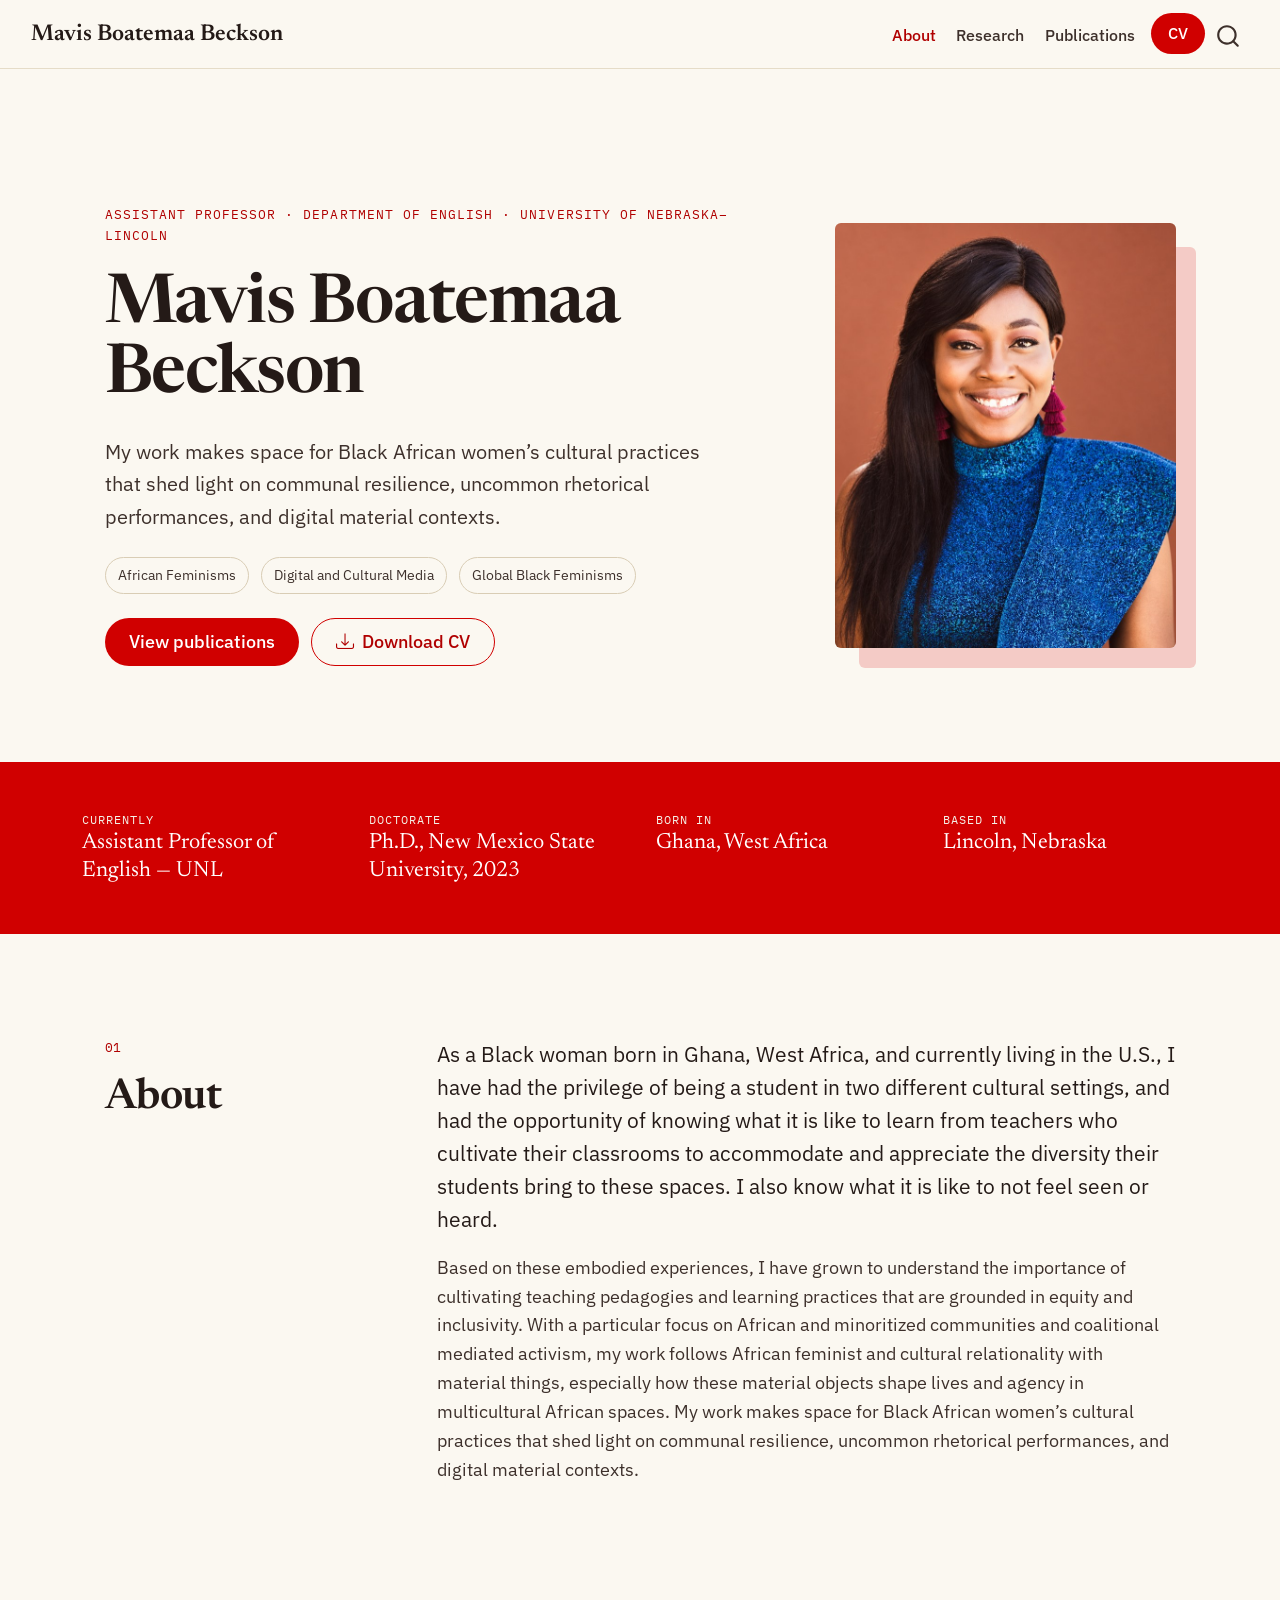
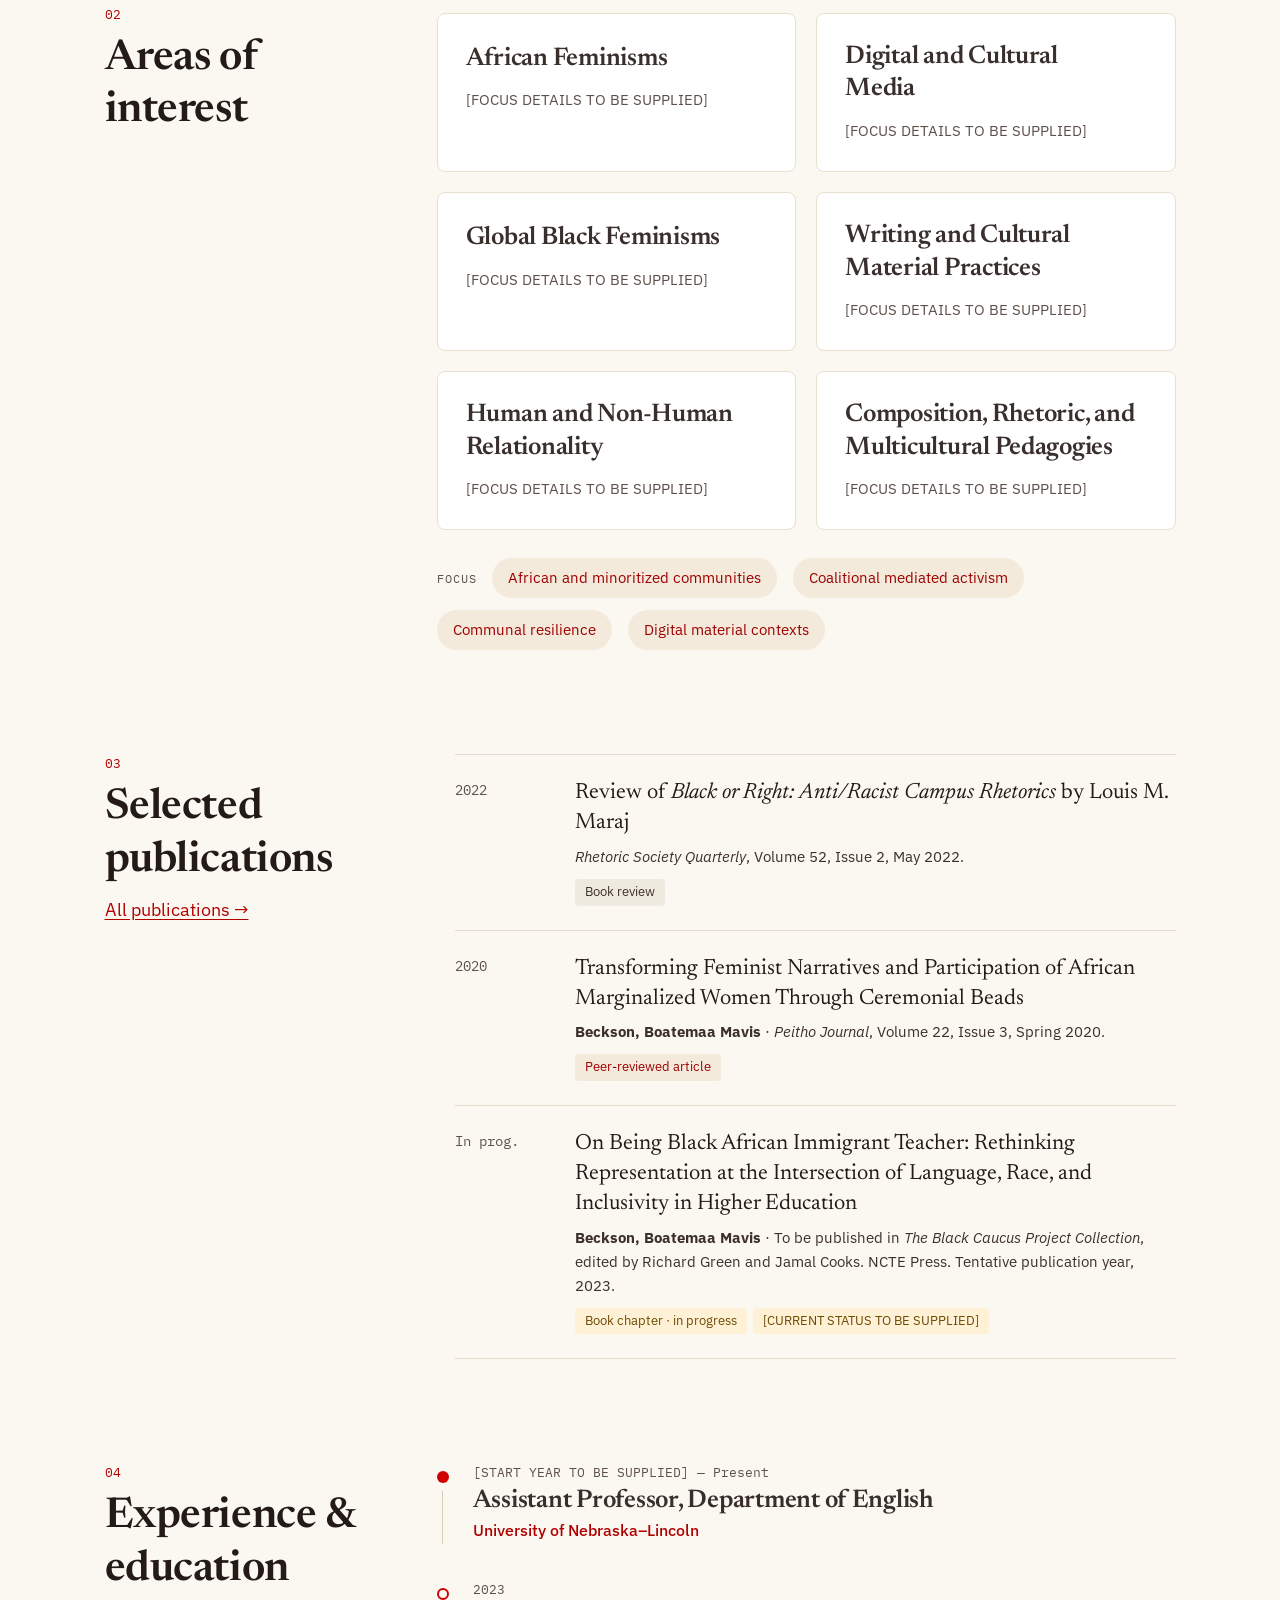
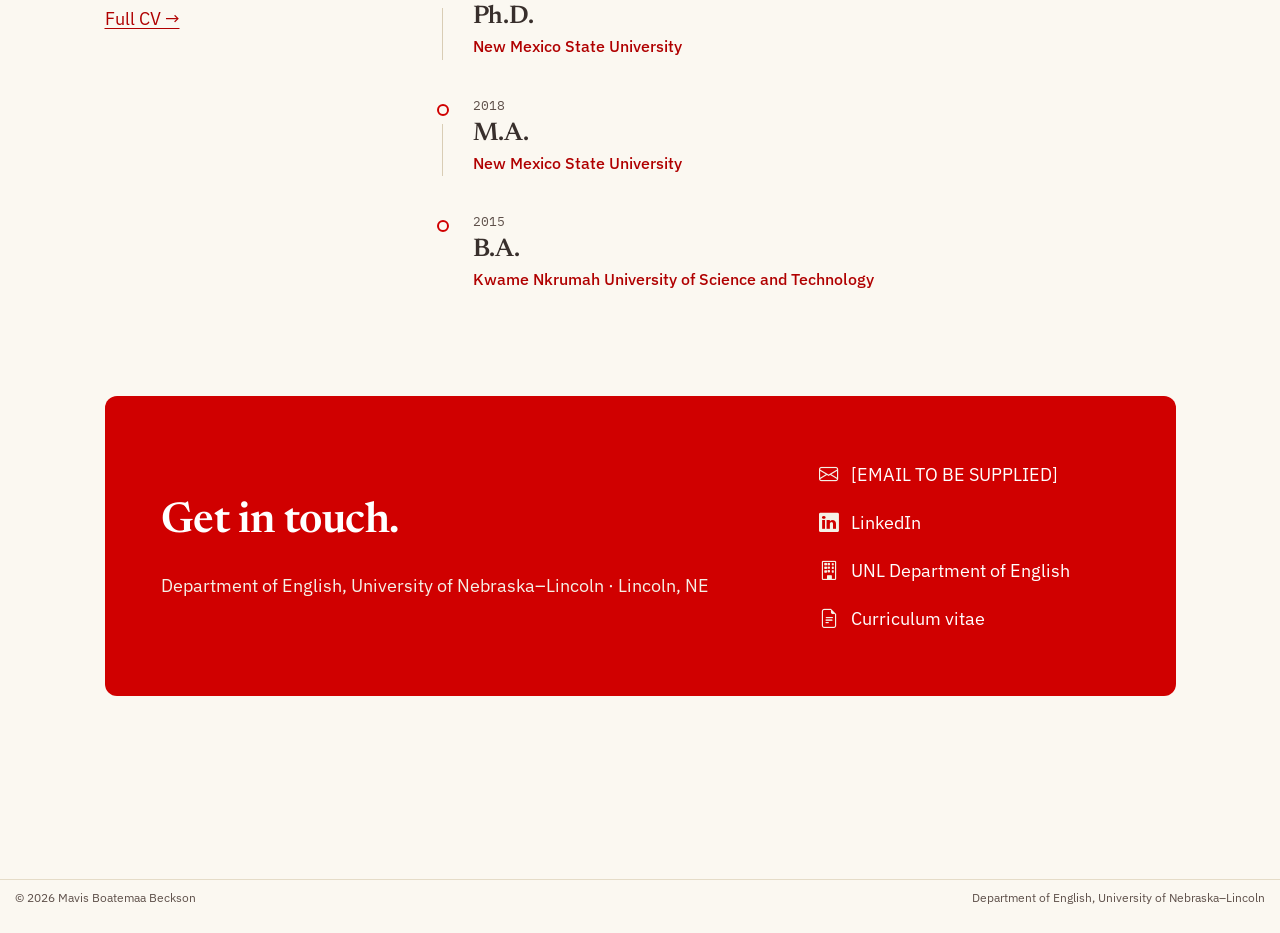
==== docs/index.html @ 0a98df21 "Add files via upload" ====
<!DOCTYPE html>
<html xmlns="http://www.w3.org/1999/xhtml" lang="en" xml:lang="en"><head>

<meta charset="utf-8">
<meta name="generator" content="quarto-1.6.42">

<meta name="viewport" content="width=device-width, initial-scale=1.0, user-scalable=yes">


<title>Mavis Boatemaa Beckson</title>
<style>
code{white-space: pre-wrap;}
span.smallcaps{font-variant: small-caps;}
div.columns{display: flex; gap: min(4vw, 1.5em);}
div.column{flex: auto; overflow-x: auto;}
div.hanging-indent{margin-left: 1.5em; text-indent: -1.5em;}
ul.task-list{list-style: none;}
ul.task-list li input[type="checkbox"] {
  width: 0.8em;
  margin: 0 0.8em 0.2em -1em; /* quarto-specific, see https://github.com/quarto-dev/quarto-cli/issues/4556 */ 
  vertical-align: middle;
}
</style>


<script src="site_libs/quarto-nav/quarto-nav.js"></script>
<script src="site_libs/quarto-nav/headroom.min.js"></script>
<script src="site_libs/clipboard/clipboard.min.js"></script>
<script src="site_libs/quarto-search/autocomplete.umd.js"></script>
<script src="site_libs/quarto-search/fuse.min.js"></script>
<script src="site_libs/quarto-search/quarto-search.js"></script>
<meta name="quarto:offset" content="./">
<script src="site_libs/quarto-html/quarto.js"></script>
<script src="site_libs/quarto-html/popper.min.js"></script>
<script src="site_libs/quarto-html/tippy.umd.min.js"></script>
<script src="site_libs/quarto-html/anchor.min.js"></script>
<link href="site_libs/quarto-html/tippy.css" rel="stylesheet">
<link href="site_libs/quarto-html/quarto-syntax-highlighting-585ee290d8f792829760d01cd7ccc2fa.css" rel="stylesheet" id="quarto-text-highlighting-styles">
<script src="site_libs/bootstrap/bootstrap.min.js"></script>
<link href="site_libs/bootstrap/bootstrap-icons.css" rel="stylesheet">
<link href="site_libs/bootstrap/bootstrap-933f1e8cd4f2f74b2eca51e9b43793e0.min.css" rel="stylesheet" append-hash="true" id="quarto-bootstrap" data-mode="light">
<script id="quarto-search-options" type="application/json">{
  "location": "navbar",
  "copy-button": false,
  "collapse-after": 3,
  "panel-placement": "end",
  "type": "overlay",
  "limit": 50,
  "keyboard-shortcut": [
    "f",
    "/",
    "s"
  ],
  "show-item-context": false,
  "language": {
    "search-no-results-text": "No results",
    "search-matching-documents-text": "matching documents",
    "search-copy-link-title": "Copy link to search",
    "search-hide-matches-text": "Hide additional matches",
    "search-more-match-text": "more match in this document",
    "search-more-matches-text": "more matches in this document",
    "search-clear-button-title": "Clear",
    "search-text-placeholder": "",
    "search-detached-cancel-button-title": "Cancel",
    "search-submit-button-title": "Submit",
    "search-label": "Search"
  }
}</script>
<style>html{ scroll-behavior: smooth; }</style>


</head>

<body class="nav-fixed home">

<div id="quarto-search-results"></div>
  <header id="quarto-header" class="headroom fixed-top">
    <nav class="navbar navbar-expand-lg " data-bs-theme="dark">
      <div class="navbar-container container-fluid">
      <div class="navbar-brand-container mx-auto">
    <a class="navbar-brand" href="./index.html">
    <span class="navbar-title">Mavis Boatemaa Beckson</span>
    </a>
  </div>
            <div id="quarto-search" class="" title="Search"></div>
          <button class="navbar-toggler" type="button" data-bs-toggle="collapse" data-bs-target="#navbarCollapse" aria-controls="navbarCollapse" role="menu" aria-expanded="false" aria-label="Toggle navigation" onclick="if (window.quartoToggleHeadroom) { window.quartoToggleHeadroom(); }">
  <span class="navbar-toggler-icon"></span>
</button>
          <div class="collapse navbar-collapse" id="navbarCollapse">
            <ul class="navbar-nav navbar-nav-scroll ms-auto">
  <li class="nav-item">
    <a class="nav-link active" href="./index.html" aria-current="page"> 
<span class="menu-text">About</span></a>
  </li>  
  <li class="nav-item">
    <a class="nav-link" href="./research.html"> 
<span class="menu-text">Research</span></a>
  </li>  
  <li class="nav-item">
    <a class="nav-link" href="./publications.html"> 
<span class="menu-text">Publications</span></a>
  </li>  
  <li class="nav-item">
    <a class="nav-link" href="./cv.html"> 
<span class="menu-text">CV</span></a>
  </li>  
</ul>
          </div> <!-- /navcollapse -->
            <div class="quarto-navbar-tools">
</div>
      </div> <!-- /container-fluid -->
    </nav>
</header>
<!-- content -->
<div id="quarto-content" class="quarto-container page-columns page-rows-contents page-layout-full page-navbar">
<!-- sidebar -->
<!-- margin-sidebar -->
    
<!-- main -->
<main class="content column-page" id="quarto-document-content"><header id="title-block-header" class="quarto-title-block"></header>




<div class="wrap">

<!-- HERO -->
<section class="hero" id="top">
  <div class="hero-text">
    <div class="eyebrow">Assistant Professor · Department of English · University of Nebraska–Lincoln</div>
    <h1>Mavis Boatemaa Beckson</h1>
    <p class="lede">My work makes space for Black African women’s cultural practices that shed light on communal resilience, uncommon rhetorical performances, and digital material contexts.</p>
    <div class="chips">
      <span class="chip">African Feminisms</span>
      <span class="chip">Digital and Cultural Media</span>
      <span class="chip">Global Black Feminisms</span>
    </div>
    <div class="actions">
      <a class="btn-pill solid" href="publications.html">View publications</a>
      <a class="btn-pill ghost" href="cv.html"><i class="bi bi-download" aria-hidden="true"></i> Download CV</a>
    </div>
  </div>
  <div class="hero-photo">
    <img src="images/mavis.jpg" alt="Portrait of Mavis Boatemaa Beckson">
  </div>
</section>

<!-- AT A GLANCE -->
<section class="band" aria-label="At a glance">
  <div class="band-grid">
    <div><div class="label">Currently</div><div class="value">Assistant Professor of English — UNL</div></div>
    <div><div class="label">Doctorate</div><div class="value">Ph.D., New Mexico State University, 2023</div></div>
    <div><div class="label">Born in</div><div class="value">Ghana, West Africa</div></div>
    <div><div class="label">Based in</div><div class="value">Lincoln, Nebraska</div></div>
  </div>
</section>

<!-- 01 ABOUT -->
<section class="numbered" id="about">
  <div class="num-head"><div class="num">01</div><h2 class="anchored">About</h2></div>
  <div class="num-body">
    <p class="lead-p">As a Black woman born in Ghana, West Africa, and currently living in the U.S., I have had the privilege of being a student in two different cultural settings, and had the opportunity of knowing what it is like to learn from teachers who cultivate their classrooms to accommodate and appreciate the diversity their students bring to these spaces. I also know what it is like to not feel seen or heard.</p>
    <p>Based on these embodied experiences, I have grown to understand the importance of cultivating teaching pedagogies and learning practices that are grounded in equity and inclusivity. With a particular focus on African and minoritized communities and coalitional mediated activism, my work follows African feminist and cultural relationality with material things, especially how these material objects shape lives and agency in multicultural African spaces. My work makes space for Black African women’s cultural practices that shed light on communal resilience, uncommon rhetorical performances, and digital material contexts.</p>
  </div>
</section>

<!-- 02 AREAS OF INTEREST -->
<section class="numbered" id="research">
  <div class="num-head"><div class="num">02</div><h2 class="anchored">Areas of interest</h2></div>
  <div class="num-body">
    <div class="cards">
      <div class="card-i"><h3 class="anchored">African Feminisms</h3><p>[FOCUS DETAILS TO BE SUPPLIED]</p></div>
      <div class="card-i"><h3 class="anchored">Digital and Cultural Media</h3><p>[FOCUS DETAILS TO BE SUPPLIED]</p></div>
      <div class="card-i"><h3 class="anchored">Global Black Feminisms</h3><p>[FOCUS DETAILS TO BE SUPPLIED]</p></div>
      <div class="card-i"><h3 class="anchored">Writing and Cultural Material Practices</h3><p>[FOCUS DETAILS TO BE SUPPLIED]</p></div>
      <div class="card-i"><h3 class="anchored">Human and Non-Human Relationality</h3><p>[FOCUS DETAILS TO BE SUPPLIED]</p></div>
      <div class="card-i"><h3 class="anchored">Composition, Rhetoric, and Multicultural Pedagogies</h3><p>[FOCUS DETAILS TO BE SUPPLIED]</p></div>
    </div>
    <div class="focus-row">
      <span class="label">Focus</span>
      <span class="chip-fill">African and minoritized communities</span>
      <span class="chip-fill">Coalitional mediated activism</span>
      <span class="chip-fill">Communal resilience</span>
      <span class="chip-fill">Digital material contexts</span>
    </div>
  </div>
</section>

<!-- 03 SELECTED PUBLICATIONS -->
<section class="numbered" id="publications">
  <div class="num-head"><div class="num">03</div><h2 class="anchored">Selected publications</h2><a href="publications.html">All publications →</a></div>
  <div class="num-body">
    <ol class="pubs">
      <li>
        <div class="yr">2022</div>
        <div class="entry">
          <div class="title">Review of <em>Black or Right: Anti/Racist Campus Rhetorics</em> by Louis M. Maraj</div>
          <div class="meta"><em>Rhetoric Society Quarterly</em>, Volume 52, Issue 2, May 2022.</div>
          <div><span class="tag t-review">Book review</span></div>
        </div>
      </li>
      <li>
        <div class="yr">2020</div>
        <div class="entry">
          <div class="title">Transforming Feminist Narratives and Participation of African Marginalized Women Through Ceremonial Beads</div>
          <div class="meta"><strong>Beckson, Boatemaa Mavis</strong> · <em>Peitho Journal</em>, Volume 22, Issue 3, Spring 2020.</div>
          <div><span class="tag t-article">Peer-reviewed article</span></div>
        </div>
      </li>
      <li>
        <div class="yr">In prog.</div>
        <div class="entry">
          <div class="title">On Being Black African Immigrant Teacher: Rethinking Representation at the Intersection of Language, Race, and Inclusivity in Higher Education</div>
          <div class="meta"><strong>Beckson, Boatemaa Mavis</strong> · To be published in <em>The Black Caucus Project Collection</em>, edited by Richard Green and Jamal Cooks. NCTE Press. Tentative publication year, 2023.</div>
          <div><span class="tag t-prog">Book chapter · in progress</span><span class="tag t-prog">[CURRENT STATUS TO BE SUPPLIED]</span></div>
        </div>
      </li>
    </ol>
  </div>
</section>

<!-- 04 EDUCATION -->
<section class="numbered" id="experience">
  <div class="num-head"><div class="num">04</div><h2 class="anchored">Experience &amp; education</h2><a href="cv.html">Full CV →</a></div>
  <div class="num-body">
    <div class="timeline">
      <div class="t-item"><div class="rail"><div class="dot"></div><div class="stem"></div></div>
        <div><div class="when">[START YEAR TO BE SUPPLIED] — Present</div><h3 class="anchored">Assistant Professor, Department of English</h3><div class="where">University of Nebraska–Lincoln</div></div></div>
      <div class="t-item"><div class="rail"><div class="dot open"></div><div class="stem"></div></div>
        <div><div class="when">2023</div><h3 class="anchored">Ph.D.</h3><div class="where">New Mexico State University</div></div></div>
      <div class="t-item"><div class="rail"><div class="dot open"></div><div class="stem"></div></div>
        <div><div class="when">2018</div><h3 class="anchored">M.A.</h3><div class="where">New Mexico State University</div></div></div>
      <div class="t-item"><div class="rail"><div class="dot open"></div><div class="stem"></div></div>
        <div><div class="when">2015</div><h3 class="anchored">B.A.</h3><div class="where">Kwame Nkrumah University of Science and Technology</div></div></div>
    </div>
  </div>
</section>

<!-- CONTACT -->
<section class="contact" id="contact">
  <div class="c-text">
    <h2 class="anchored">Get in touch.</h2>
    <p>Department of English, University of Nebraska–Lincoln · Lincoln, NE</p>
  </div>
  <div class="c-links">
    <a href="mailto:[EMAIL TO BE SUPPLIED]"><i class="bi bi-envelope" aria-hidden="true"></i> [EMAIL TO BE SUPPLIED]</a>
    <a href="https://www.linkedin.com/in/mavis-beckson-ph-d-287381113"><i class="bi bi-linkedin" aria-hidden="true"></i> LinkedIn</a>
    <a href="https://engl.unl.edu"><i class="bi bi-building" aria-hidden="true"></i> UNL Department of English</a>
    <a href="cv.html"><i class="bi bi-file-earmark-text" aria-hidden="true"></i> Curriculum vitae</a>
  </div>
</section>

</div>



</main> <!-- /main -->
<script id="quarto-html-after-body" type="application/javascript">
window.document.addEventListener("DOMContentLoaded", function (event) {
  const toggleBodyColorMode = (bsSheetEl) => {
    const mode = bsSheetEl.getAttribute("data-mode");
    const bodyEl = window.document.querySelector("body");
    if (mode === "dark") {
      bodyEl.classList.add("quarto-dark");
      bodyEl.classList.remove("quarto-light");
    } else {
      bodyEl.classList.add("quarto-light");
      bodyEl.classList.remove("quarto-dark");
    }
  }
  const toggleBodyColorPrimary = () => {
    const bsSheetEl = window.document.querySelector("link#quarto-bootstrap");
    if (bsSheetEl) {
      toggleBodyColorMode(bsSheetEl);
    }
  }
  toggleBodyColorPrimary();  
  const icon = "";
  const anchorJS = new window.AnchorJS();
  anchorJS.options = {
    placement: 'right',
    icon: icon
  };
  anchorJS.add('.anchored');
  const isCodeAnnotation = (el) => {
    for (const clz of el.classList) {
      if (clz.startsWith('code-annotation-')) {                     
        return true;
      }
    }
    return false;
  }
  const onCopySuccess = function(e) {
    // button target
    const button = e.trigger;
    // don't keep focus
    button.blur();
    // flash "checked"
    button.classList.add('code-copy-button-checked');
    var currentTitle = button.getAttribute("title");
    button.setAttribute("title", "Copied!");
    let tooltip;
    if (window.bootstrap) {
      button.setAttribute("data-bs-toggle", "tooltip");
      button.setAttribute("data-bs-placement", "left");
      button.setAttribute("data-bs-title", "Copied!");
      tooltip = new bootstrap.Tooltip(button, 
        { trigger: "manual", 
          customClass: "code-copy-button-tooltip",
          offset: [0, -8]});
      tooltip.show();    
    }
    setTimeout(function() {
      if (tooltip) {
        tooltip.hide();
        button.removeAttribute("data-bs-title");
        button.removeAttribute("data-bs-toggle");
        button.removeAttribute("data-bs-placement");
      }
      button.setAttribute("title", currentTitle);
      button.classList.remove('code-copy-button-checked');
    }, 1000);
    // clear code selection
    e.clearSelection();
  }
  const getTextToCopy = function(trigger) {
      const codeEl = trigger.previousElementSibling.cloneNode(true);
      for (const childEl of codeEl.children) {
        if (isCodeAnnotation(childEl)) {
          childEl.remove();
        }
      }
      return codeEl.innerText;
  }
  const clipboard = new window.ClipboardJS('.code-copy-button:not([data-in-quarto-modal])', {
    text: getTextToCopy
  });
  clipboard.on('success', onCopySuccess);
  if (window.document.getElementById('quarto-embedded-source-code-modal')) {
    const clipboardModal = new window.ClipboardJS('.code-copy-button[data-in-quarto-modal]', {
      text: getTextToCopy,
      container: window.document.getElementById('quarto-embedded-source-code-modal')
    });
    clipboardModal.on('success', onCopySuccess);
  }
    var localhostRegex = new RegExp(/^(?:http|https):\/\/localhost\:?[0-9]*\//);
    var mailtoRegex = new RegExp(/^mailto:/);
      var filterRegex = new RegExp("https:\/\/mbeckson2\.github\.io\/");
    var isInternal = (href) => {
        return filterRegex.test(href) || localhostRegex.test(href) || mailtoRegex.test(href);
    }
    // Inspect non-navigation links and adorn them if external
 	var links = window.document.querySelectorAll('a[href]:not(.nav-link):not(.navbar-brand):not(.toc-action):not(.sidebar-link):not(.sidebar-item-toggle):not(.pagination-link):not(.no-external):not([aria-hidden]):not(.dropdown-item):not(.quarto-navigation-tool):not(.about-link)');
    for (var i=0; i<links.length; i++) {
      const link = links[i];
      if (!isInternal(link.href)) {
        // undo the damage that might have been done by quarto-nav.js in the case of
        // links that we want to consider external
        if (link.dataset.originalHref !== undefined) {
          link.href = link.dataset.originalHref;
        }
          // target, if specified
          link.setAttribute("target", "_blank");
          if (link.getAttribute("rel") === null) {
            link.setAttribute("rel", "noopener");
          }
      }
    }
  function tippyHover(el, contentFn, onTriggerFn, onUntriggerFn) {
    const config = {
      allowHTML: true,
      maxWidth: 500,
      delay: 100,
      arrow: false,
      appendTo: function(el) {
          return el.parentElement;
      },
      interactive: true,
      interactiveBorder: 10,
      theme: 'quarto',
      placement: 'bottom-start',
    };
    if (contentFn) {
      config.content = contentFn;
    }
    if (onTriggerFn) {
      config.onTrigger = onTriggerFn;
    }
    if (onUntriggerFn) {
      config.onUntrigger = onUntriggerFn;
    }
    window.tippy(el, config); 
  }
  const noterefs = window.document.querySelectorAll('a[role="doc-noteref"]');
  for (var i=0; i<noterefs.length; i++) {
    const ref = noterefs[i];
    tippyHover(ref, function() {
      // use id or data attribute instead here
      let href = ref.getAttribute('data-footnote-href') || ref.getAttribute('href');
      try { href = new URL(href).hash; } catch {}
      const id = href.replace(/^#\/?/, "");
      const note = window.document.getElementById(id);
      if (note) {
        return note.innerHTML;
      } else {
        return "";
      }
    });
  }
  const xrefs = window.document.querySelectorAll('a.quarto-xref');
  const processXRef = (id, note) => {
    // Strip column container classes
    const stripColumnClz = (el) => {
      el.classList.remove("page-full", "page-columns");
      if (el.children) {
        for (const child of el.children) {
          stripColumnClz(child);
        }
      }
    }
    stripColumnClz(note)
    if (id === null || id.startsWith('sec-')) {
      // Special case sections, only their first couple elements
      const container = document.createElement("div");
      if (note.children && note.children.length > 2) {
        container.appendChild(note.children[0].cloneNode(true));
        for (let i = 1; i < note.children.length; i++) {
          const child = note.children[i];
          if (child.tagName === "P" && child.innerText === "") {
            continue;
          } else {
            container.appendChild(child.cloneNode(true));
            break;
          }
        }
        if (window.Quarto?.typesetMath) {
          window.Quarto.typesetMath(container);
        }
        return container.innerHTML
      } else {
        if (window.Quarto?.typesetMath) {
          window.Quarto.typesetMath(note);
        }
        return note.innerHTML;
      }
    } else {
      // Remove any anchor links if they are present
      const anchorLink = note.querySelector('a.anchorjs-link');
      if (anchorLink) {
        anchorLink.remove();
      }
      if (window.Quarto?.typesetMath) {
        window.Quarto.typesetMath(note);
      }
      if (note.classList.contains("callout")) {
        return note.outerHTML;
      } else {
        return note.innerHTML;
      }
    }
  }
  for (var i=0; i<xrefs.length; i++) {
    const xref = xrefs[i];
    tippyHover(xref, undefined, function(instance) {
      instance.disable();
      let url = xref.getAttribute('href');
      let hash = undefined; 
      if (url.startsWith('#')) {
        hash = url;
      } else {
        try { hash = new URL(url).hash; } catch {}
      }
      if (hash) {
        const id = hash.replace(/^#\/?/, "");
        const note = window.document.getElementById(id);
        if (note !== null) {
          try {
            const html = processXRef(id, note.cloneNode(true));
            instance.setContent(html);
          } finally {
            instance.enable();
            instance.show();
          }
        } else {
          // See if we can fetch this
          fetch(url.split('#')[0])
          .then(res => res.text())
          .then(html => {
            const parser = new DOMParser();
            const htmlDoc = parser.parseFromString(html, "text/html");
            const note = htmlDoc.getElementById(id);
            if (note !== null) {
              const html = processXRef(id, note);
              instance.setContent(html);
            } 
          }).finally(() => {
            instance.enable();
            instance.show();
          });
        }
      } else {
        // See if we can fetch a full url (with no hash to target)
        // This is a special case and we should probably do some content thinning / targeting
        fetch(url)
        .then(res => res.text())
        .then(html => {
          const parser = new DOMParser();
          const htmlDoc = parser.parseFromString(html, "text/html");
          const note = htmlDoc.querySelector('main.content');
          if (note !== null) {
            // This should only happen for chapter cross references
            // (since there is no id in the URL)
            // remove the first header
            if (note.children.length > 0 && note.children[0].tagName === "HEADER") {
              note.children[0].remove();
            }
            const html = processXRef(null, note);
            instance.setContent(html);
          } 
        }).finally(() => {
          instance.enable();
          instance.show();
        });
      }
    }, function(instance) {
    });
  }
      let selectedAnnoteEl;
      const selectorForAnnotation = ( cell, annotation) => {
        let cellAttr = 'data-code-cell="' + cell + '"';
        let lineAttr = 'data-code-annotation="' +  annotation + '"';
        const selector = 'span[' + cellAttr + '][' + lineAttr + ']';
        return selector;
      }
      const selectCodeLines = (annoteEl) => {
        const doc = window.document;
        const targetCell = annoteEl.getAttribute("data-target-cell");
        const targetAnnotation = annoteEl.getAttribute("data-target-annotation");
        const annoteSpan = window.document.querySelector(selectorForAnnotation(targetCell, targetAnnotation));
        const lines = annoteSpan.getAttribute("data-code-lines").split(",");
        const lineIds = lines.map((line) => {
          return targetCell + "-" + line;
        })
        let top = null;
        let height = null;
        let parent = null;
        if (lineIds.length > 0) {
            //compute the position of the single el (top and bottom and make a div)
            const el = window.document.getElementById(lineIds[0]);
            top = el.offsetTop;
            height = el.offsetHeight;
            parent = el.parentElement.parentElement;
          if (lineIds.length > 1) {
            const lastEl = window.document.getElementById(lineIds[lineIds.length - 1]);
            const bottom = lastEl.offsetTop + lastEl.offsetHeight;
            height = bottom - top;
          }
          if (top !== null && height !== null && parent !== null) {
            // cook up a div (if necessary) and position it 
            let div = window.document.getElementById("code-annotation-line-highlight");
            if (div === null) {
              div = window.document.createElement("div");
              div.setAttribute("id", "code-annotation-line-highlight");
              div.style.position = 'absolute';
              parent.appendChild(div);
            }
            div.style.top = top - 2 + "px";
            div.style.height = height + 4 + "px";
            div.style.left = 0;
            let gutterDiv = window.document.getElementById("code-annotation-line-highlight-gutter");
            if (gutterDiv === null) {
              gutterDiv = window.document.createElement("div");
              gutterDiv.setAttribute("id", "code-annotation-line-highlight-gutter");
              gutterDiv.style.position = 'absolute';
              const codeCell = window.document.getElementById(targetCell);
              const gutter = codeCell.querySelector('.code-annotation-gutter');
              gutter.appendChild(gutterDiv);
            }
            gutterDiv.style.top = top - 2 + "px";
            gutterDiv.style.height = height + 4 + "px";
          }
          selectedAnnoteEl = annoteEl;
        }
      };
      const unselectCodeLines = () => {
        const elementsIds = ["code-annotation-line-highlight", "code-annotation-line-highlight-gutter"];
        elementsIds.forEach((elId) => {
          const div = window.document.getElementById(elId);
          if (div) {
            div.remove();
          }
        });
        selectedAnnoteEl = undefined;
      };
        // Handle positioning of the toggle
    window.addEventListener(
      "resize",
      throttle(() => {
        elRect = undefined;
        if (selectedAnnoteEl) {
          selectCodeLines(selectedAnnoteEl);
        }
      }, 10)
    );
    function throttle(fn, ms) {
    let throttle = false;
    let timer;
      return (...args) => {
        if(!throttle) { // first call gets through
            fn.apply(this, args);
            throttle = true;
        } else { // all the others get throttled
            if(timer) clearTimeout(timer); // cancel #2
            timer = setTimeout(() => {
              fn.apply(this, args);
              timer = throttle = false;
            }, ms);
        }
      };
    }
      // Attach click handler to the DT
      const annoteDls = window.document.querySelectorAll('dt[data-target-cell]');
      for (const annoteDlNode of annoteDls) {
        annoteDlNode.addEventListener('click', (event) => {
          const clickedEl = event.target;
          if (clickedEl !== selectedAnnoteEl) {
            unselectCodeLines();
            const activeEl = window.document.querySelector('dt[data-target-cell].code-annotation-active');
            if (activeEl) {
              activeEl.classList.remove('code-annotation-active');
            }
            selectCodeLines(clickedEl);
            clickedEl.classList.add('code-annotation-active');
          } else {
            // Unselect the line
            unselectCodeLines();
            clickedEl.classList.remove('code-annotation-active');
          }
        });
      }
  const findCites = (el) => {
    const parentEl = el.parentElement;
    if (parentEl) {
      const cites = parentEl.dataset.cites;
      if (cites) {
        return {
          el,
          cites: cites.split(' ')
        };
      } else {
        return findCites(el.parentElement)
      }
    } else {
      return undefined;
    }
  };
  var bibliorefs = window.document.querySelectorAll('a[role="doc-biblioref"]');
  for (var i=0; i<bibliorefs.length; i++) {
    const ref = bibliorefs[i];
    const citeInfo = findCites(ref);
    if (citeInfo) {
      tippyHover(citeInfo.el, function() {
        var popup = window.document.createElement('div');
        citeInfo.cites.forEach(function(cite) {
          var citeDiv = window.document.createElement('div');
          citeDiv.classList.add('hanging-indent');
          citeDiv.classList.add('csl-entry');
          var biblioDiv = window.document.getElementById('ref-' + cite);
          if (biblioDiv) {
            citeDiv.innerHTML = biblioDiv.innerHTML;
          }
          popup.appendChild(citeDiv);
        });
        return popup.innerHTML;
      });
    }
  }
});
</script>
</div> <!-- /content -->
<footer class="footer">
  <div class="nav-footer">
    <div class="nav-footer-left">
<p>© 2026 Mavis Boatemaa Beckson</p>
</div>   
    <div class="nav-footer-center">
      &nbsp;
    </div>
    <div class="nav-footer-right">
<p>Department of English, University of Nebraska–Lincoln</p>
</div>
  </div>
</footer>




<script src="site_libs/quarto-html/zenscroll-min.js"></script>
</body></html>
---- docs/site_libs/quarto-html/tippy.css ----
.tippy-box[data-animation=fade][data-state=hidden]{opacity:0}[data-tippy-root]{max-width:calc(100vw - 10px)}.tippy-box{position:relative;background-color:#333;color:#fff;border-radius:4px;font-size:14px;line-height:1.4;white-space:normal;outline:0;transition-property:transform,visibility,opacity}.tippy-box[data-placement^=top]>.tippy-arrow{bottom:0}.tippy-box[data-placement^=top]>.tippy-arrow:before{bottom:-7px;left:0;border-width:8px 8px 0;border-top-color:initial;transform-origin:center top}.tippy-box[data-placement^=bottom]>.tippy-arrow{top:0}.tippy-box[data-placement^=bottom]>.tippy-arrow:before{top:-7px;left:0;border-width:0 8px 8px;border-bottom-color:initial;transform-origin:center bottom}.tippy-box[data-placement^=left]>.tippy-arrow{right:0}.tippy-box[data-placement^=left]>.tippy-arrow:before{border-width:8px 0 8px 8px;border-left-color:initial;right:-7px;transform-origin:center left}.tippy-box[data-placement^=right]>.tippy-arrow{left:0}.tippy-box[data-placement^=right]>.tippy-arrow:before{left:-7px;border-width:8px 8px 8px 0;border-right-color:initial;transform-origin:center right}.tippy-box[data-inertia][data-state=visible]{transition-timing-function:cubic-bezier(.54,1.5,.38,1.11)}.tippy-arrow{width:16px;height:16px;color:#333}.tippy-arrow:before{content:"";position:absolute;border-color:transparent;border-style:solid}.tippy-content{position:relative;padding:5px 9px;z-index:1}
---- docs/site_libs/quarto-html/quarto-syntax-highlighting-585ee290d8f792829760d01cd7ccc2fa.css ----
/* quarto syntax highlight colors */
:root {
  --quarto-hl-ot-color: #003B4F;
  --quarto-hl-at-color: #657422;
  --quarto-hl-ss-color: #20794D;
  --quarto-hl-an-color: #5E5E5E;
  --quarto-hl-fu-color: #4758AB;
  --quarto-hl-st-color: #20794D;
  --quarto-hl-cf-color: #003B4F;
  --quarto-hl-op-color: #5E5E5E;
  --quarto-hl-er-color: #AD0000;
  --quarto-hl-bn-color: #AD0000;
  --quarto-hl-al-color: #AD0000;
  --quarto-hl-va-color: #111111;
  --quarto-hl-bu-color: inherit;
  --quarto-hl-ex-color: inherit;
  --quarto-hl-pp-color: #AD0000;
  --quarto-hl-in-color: #5E5E5E;
  --quarto-hl-vs-color: #20794D;
  --quarto-hl-wa-color: #5E5E5E;
  --quarto-hl-do-color: #5E5E5E;
  --quarto-hl-im-color: #00769E;
  --quarto-hl-ch-color: #20794D;
  --quarto-hl-dt-color: #AD0000;
  --quarto-hl-fl-color: #AD0000;
  --quarto-hl-co-color: #5E5E5E;
  --quarto-hl-cv-color: #5E5E5E;
  --quarto-hl-cn-color: #8f5902;
  --quarto-hl-sc-color: #5E5E5E;
  --quarto-hl-dv-color: #AD0000;
  --quarto-hl-kw-color: #003B4F;
}

/* other quarto variables */
:root {
  --quarto-font-monospace: "IBM Plex Mono", monospace;
}

pre > code.sourceCode > span {
  color: #003B4F;
}

code span {
  color: #003B4F;
}

code.sourceCode > span {
  color: #003B4F;
}

div.sourceCode,
div.sourceCode pre.sourceCode {
  color: #003B4F;
}

code span.ot {
  color: #003B4F;
  font-style: inherit;
}

code span.at {
  color: #657422;
  font-style: inherit;
}

code span.ss {
  color: #20794D;
  font-style: inherit;
}

code span.an {
  color: #5E5E5E;
  font-style: inherit;
}

code span.fu {
  color: #4758AB;
  font-style: inherit;
}

code span.st {
  color: #20794D;
  font-style: inherit;
}

code span.cf {
  color: #003B4F;
  font-weight: bold;
  font-style: inherit;
}

code span.op {
  color: #5E5E5E;
  font-style: inherit;
}

code span.er {
  color: #AD0000;
  font-style: inherit;
}

code span.bn {
  color: #AD0000;
  font-style: inherit;
}

code span.al {
  color: #AD0000;
  font-style: inherit;
}

code span.va {
  color: #111111;
  font-style: inherit;
}

code span.bu {
  font-style: inherit;
}

code span.ex {
  font-style: inherit;
}

code span.pp {
  color: #AD0000;
  font-style: inherit;
}

code span.in {
  color: #5E5E5E;
  font-style: inherit;
}

code span.vs {
  color: #20794D;
  font-style: inherit;
}

code span.wa {
  color: #5E5E5E;
  font-style: italic;
}

code span.do {
  color: #5E5E5E;
  font-style: italic;
}

code span.im {
  color: #00769E;
  font-style: inherit;
}

code span.ch {
  color: #20794D;
  font-style: inherit;
}

code span.dt {
  color: #AD0000;
  font-style: inherit;
}

code span.fl {
  color: #AD0000;
  font-style: inherit;
}

code span.co {
  color: #5E5E5E;
  font-style: inherit;
}

code span.cv {
  color: #5E5E5E;
  font-style: italic;
}

code span.cn {
  color: #8f5902;
  font-style: inherit;
}

code span.sc {
  color: #5E5E5E;
  font-style: inherit;
}

code span.dv {
  color: #AD0000;
  font-style: inherit;
}

code span.kw {
  color: #003B4F;
  font-weight: bold;
  font-style: inherit;
}

.prevent-inlining {
  content: "</";
}

/*# sourceMappingURL=2258fdbaa60a284bc6cdc59dba0a66d3.css.map */
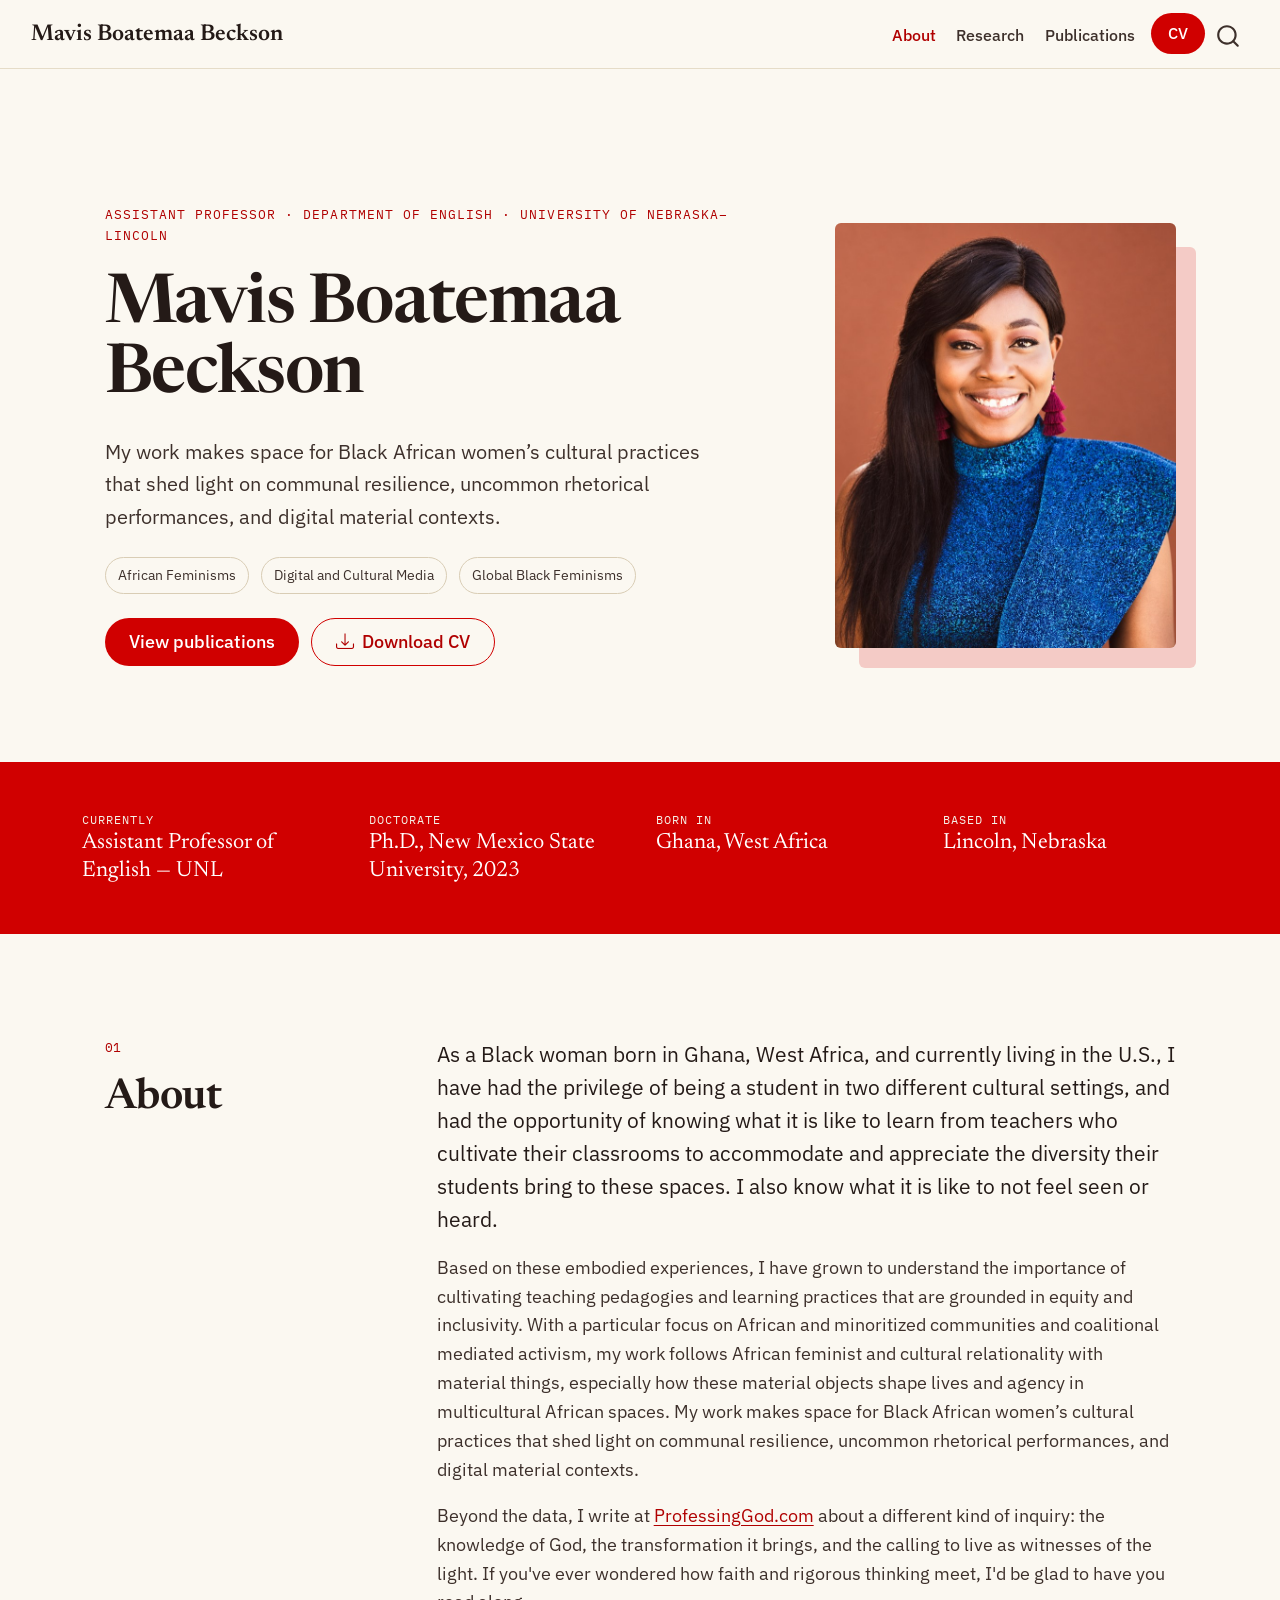
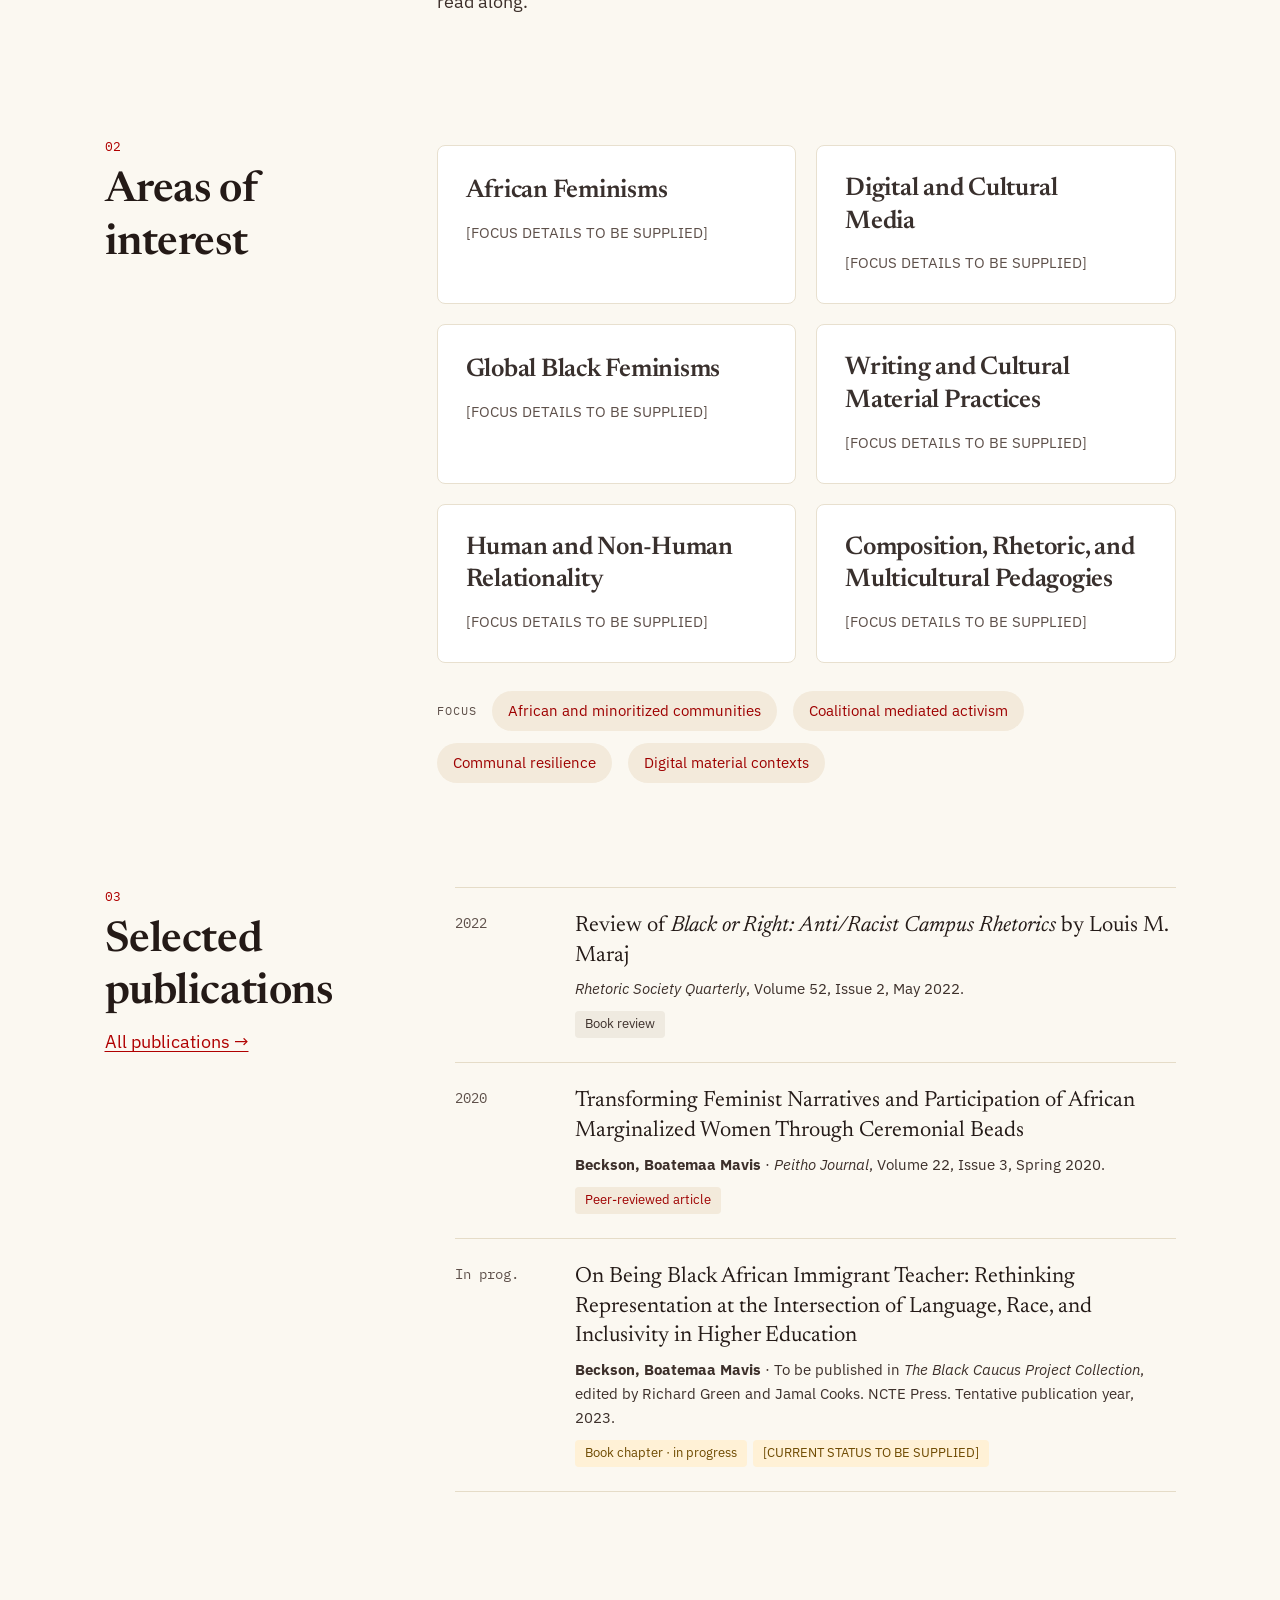
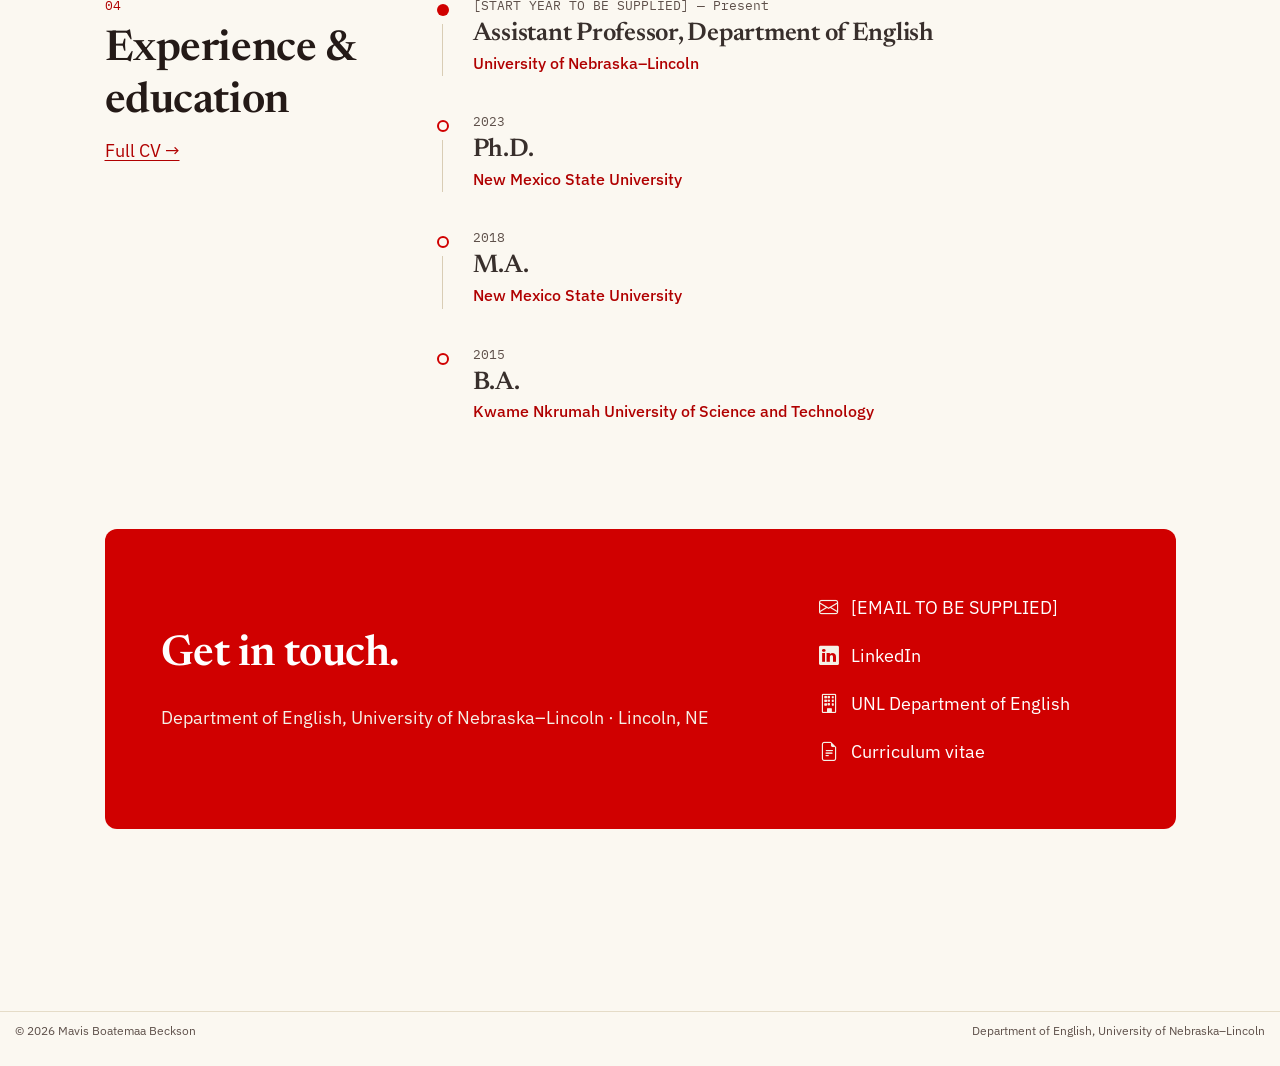
==== commit b31d301c: "Include personal reflection on faith and inquiry Added a paragraph about personal inquiry and faith." ====
--- a/docs/index.html
+++ b/docs/index.html
@@ -161,6 +161,7 @@
   <div class="num-body">
     <p class="lead-p">As a Black woman born in Ghana, West Africa, and currently living in the U.S., I have had the privilege of being a student in two different cultural settings, and had the opportunity of knowing what it is like to learn from teachers who cultivate their classrooms to accommodate and appreciate the diversity their students bring to these spaces. I also know what it is like to not feel seen or heard.</p>
     <p>Based on these embodied experiences, I have grown to understand the importance of cultivating teaching pedagogies and learning practices that are grounded in equity and inclusivity. With a particular focus on African and minoritized communities and coalitional mediated activism, my work follows African feminist and cultural relationality with material things, especially how these material objects shape lives and agency in multicultural African spaces. My work makes space for Black African women’s cultural practices that shed light on communal resilience, uncommon rhetorical performances, and digital material contexts.</p>
+    <p>Beyond the data, I write at <a href="https://professinggod.com">ProfessingGod.com</a> about a different kind of inquiry: the knowledge of God, the transformation it brings, and the calling to live as witnesses of the light. If you've ever wondered how faith and rigorous thinking meet, I'd be glad to have you read along.</p>
   </div>
 </section>
 
@@ -696,4 +697,4 @@
 
 
 <script src="site_libs/quarto-html/zenscroll-min.js"></script>
-</body></html>+</body></html>
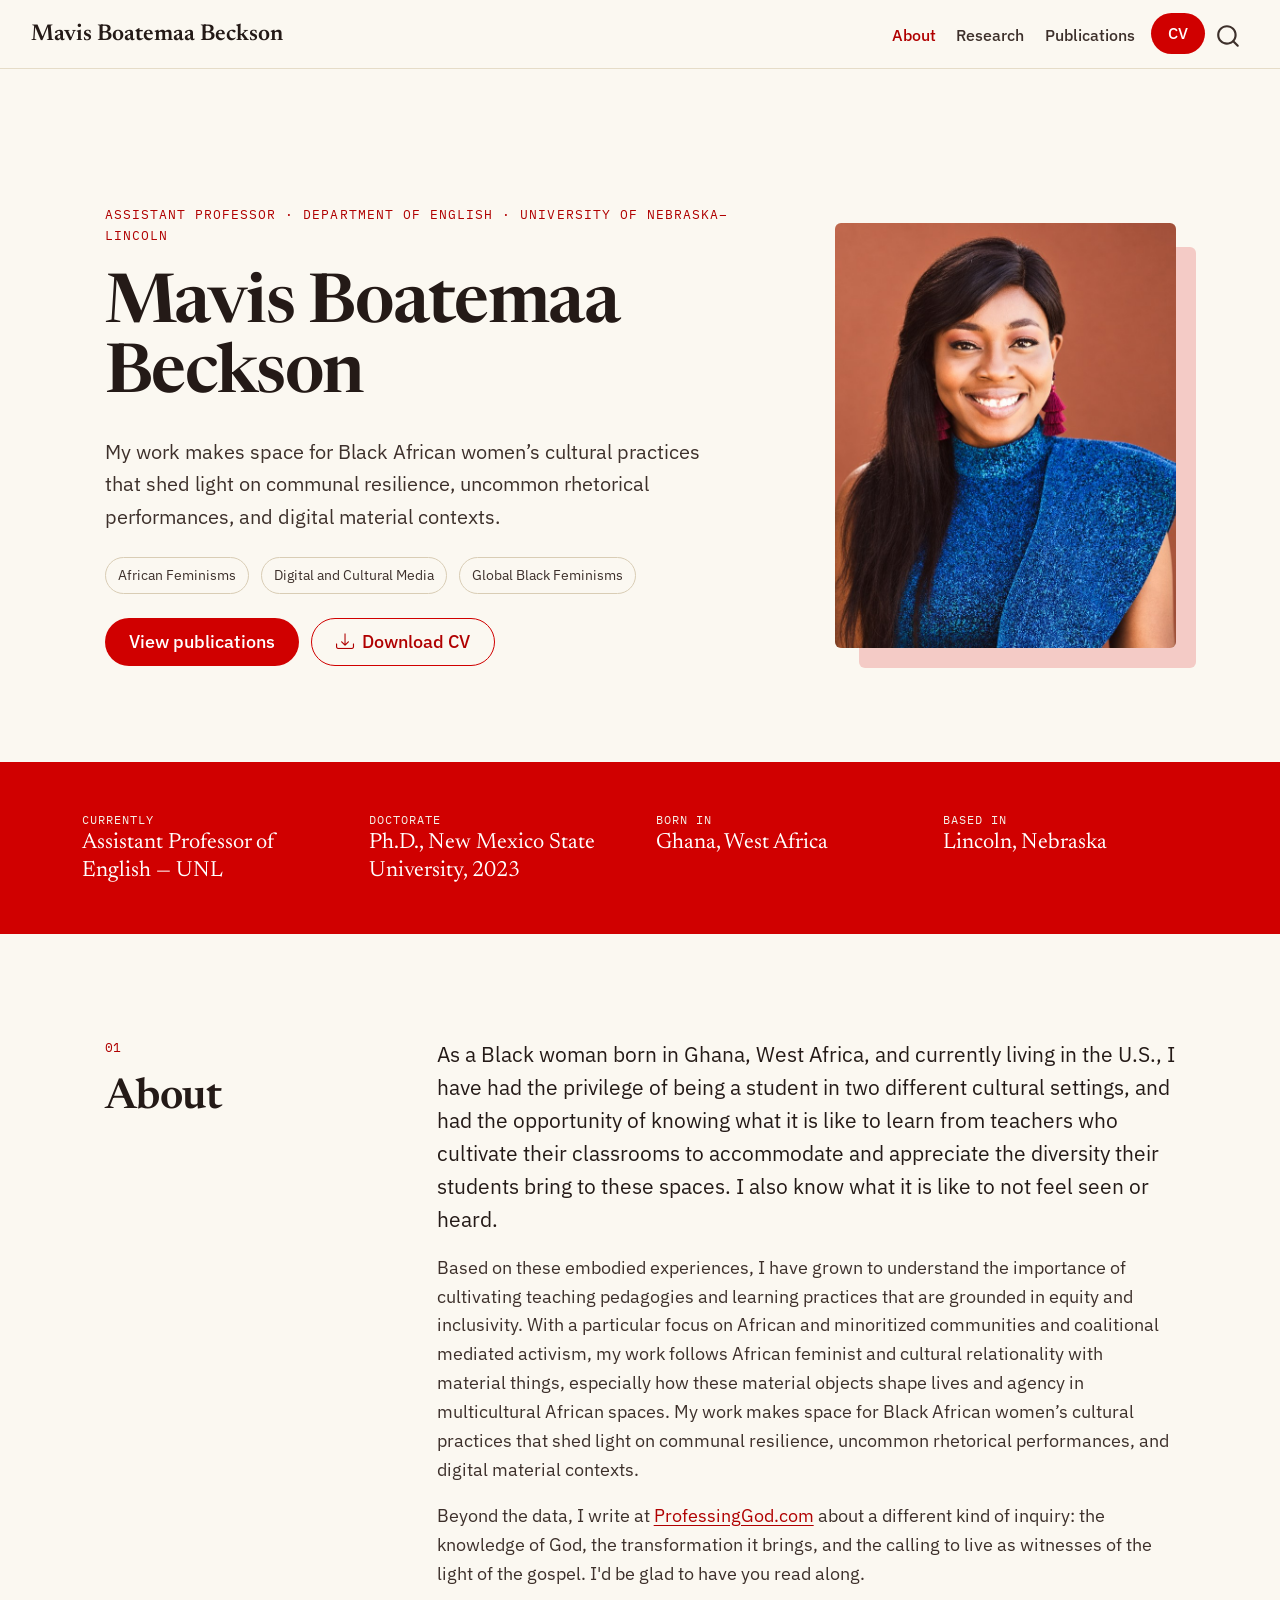
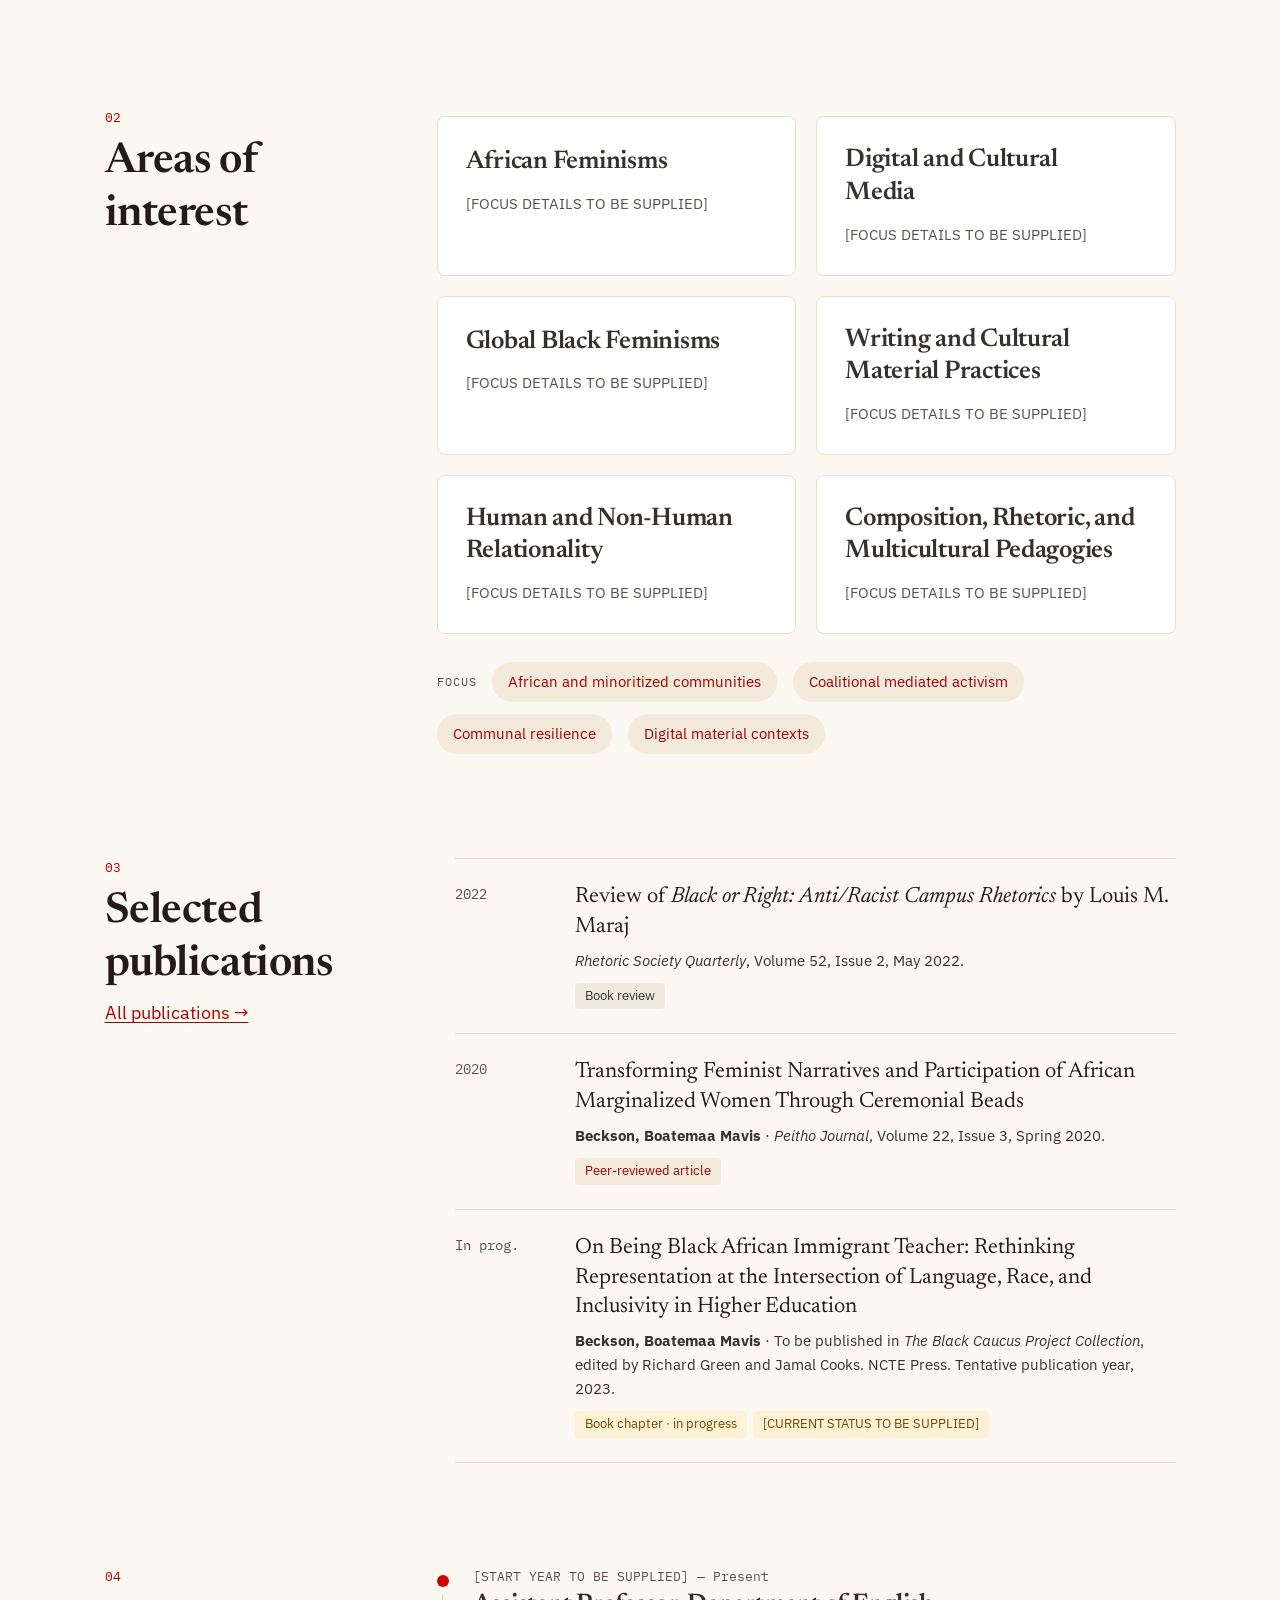
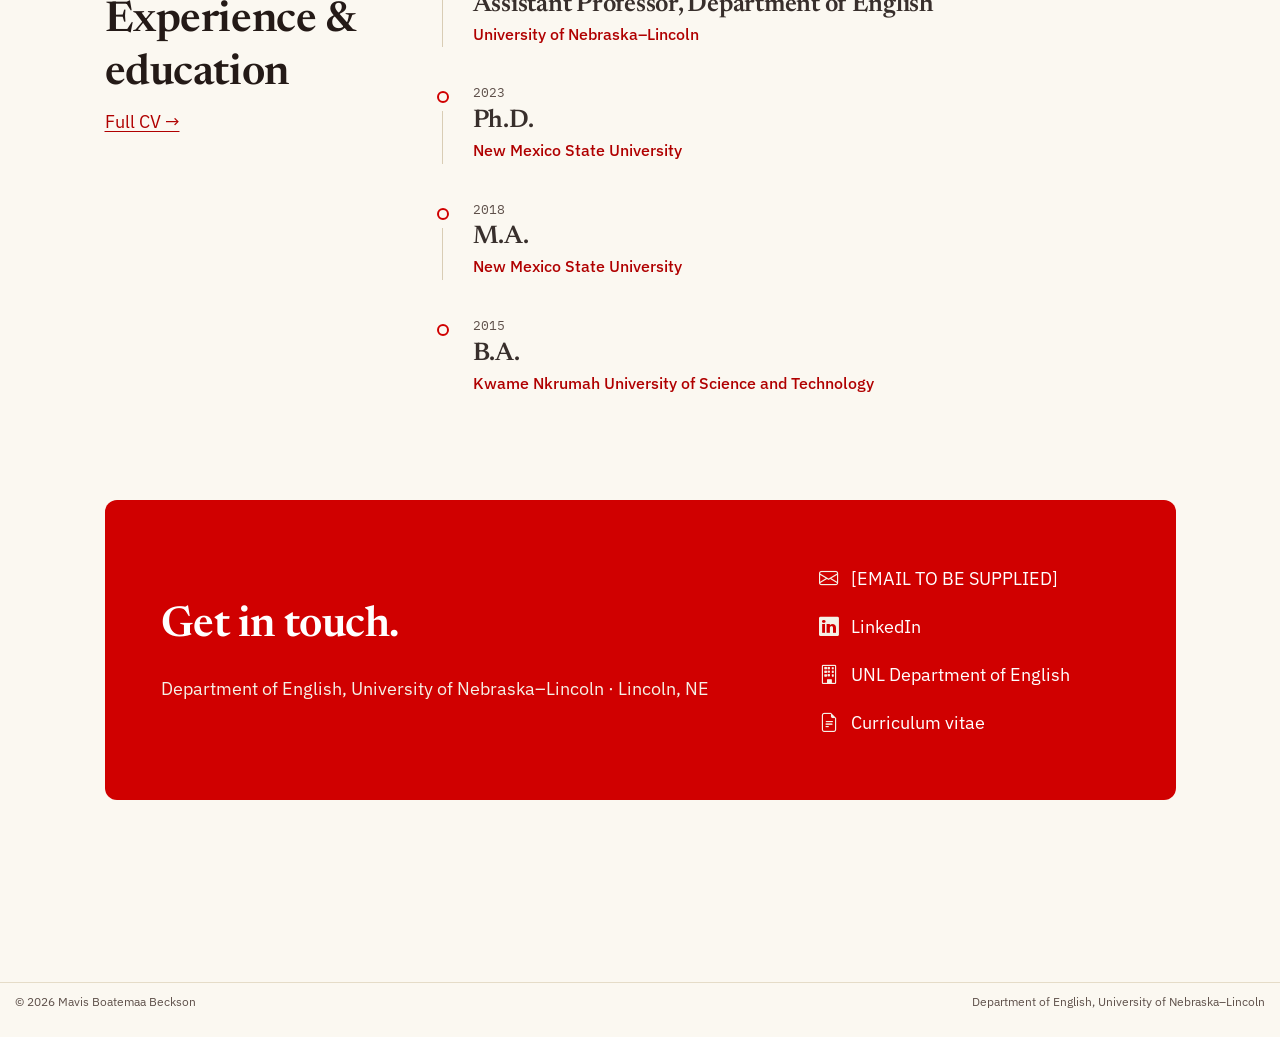
==== commit 515a397d: "Revise text in About section for clarity Updated the last paragraph to include 'light of the gospel'" ====
--- a/docs/index.html
+++ b/docs/index.html
@@ -161,7 +161,7 @@
   <div class="num-body">
     <p class="lead-p">As a Black woman born in Ghana, West Africa, and currently living in the U.S., I have had the privilege of being a student in two different cultural settings, and had the opportunity of knowing what it is like to learn from teachers who cultivate their classrooms to accommodate and appreciate the diversity their students bring to these spaces. I also know what it is like to not feel seen or heard.</p>
     <p>Based on these embodied experiences, I have grown to understand the importance of cultivating teaching pedagogies and learning practices that are grounded in equity and inclusivity. With a particular focus on African and minoritized communities and coalitional mediated activism, my work follows African feminist and cultural relationality with material things, especially how these material objects shape lives and agency in multicultural African spaces. My work makes space for Black African women’s cultural practices that shed light on communal resilience, uncommon rhetorical performances, and digital material contexts.</p>
-    <p>Beyond the data, I write at <a href="https://professinggod.com">ProfessingGod.com</a> about a different kind of inquiry: the knowledge of God, the transformation it brings, and the calling to live as witnesses of the light. If you've ever wondered how faith and rigorous thinking meet, I'd be glad to have you read along.</p>
+    <p>Beyond the data, I write at <a href="https://professinggod.com">ProfessingGod.com</a> about a different kind of inquiry: the knowledge of God, the transformation it brings, and the calling to live as witnesses of the light of the gospel. I'd be glad to have you read along.</p>
   </div>
 </section>
 
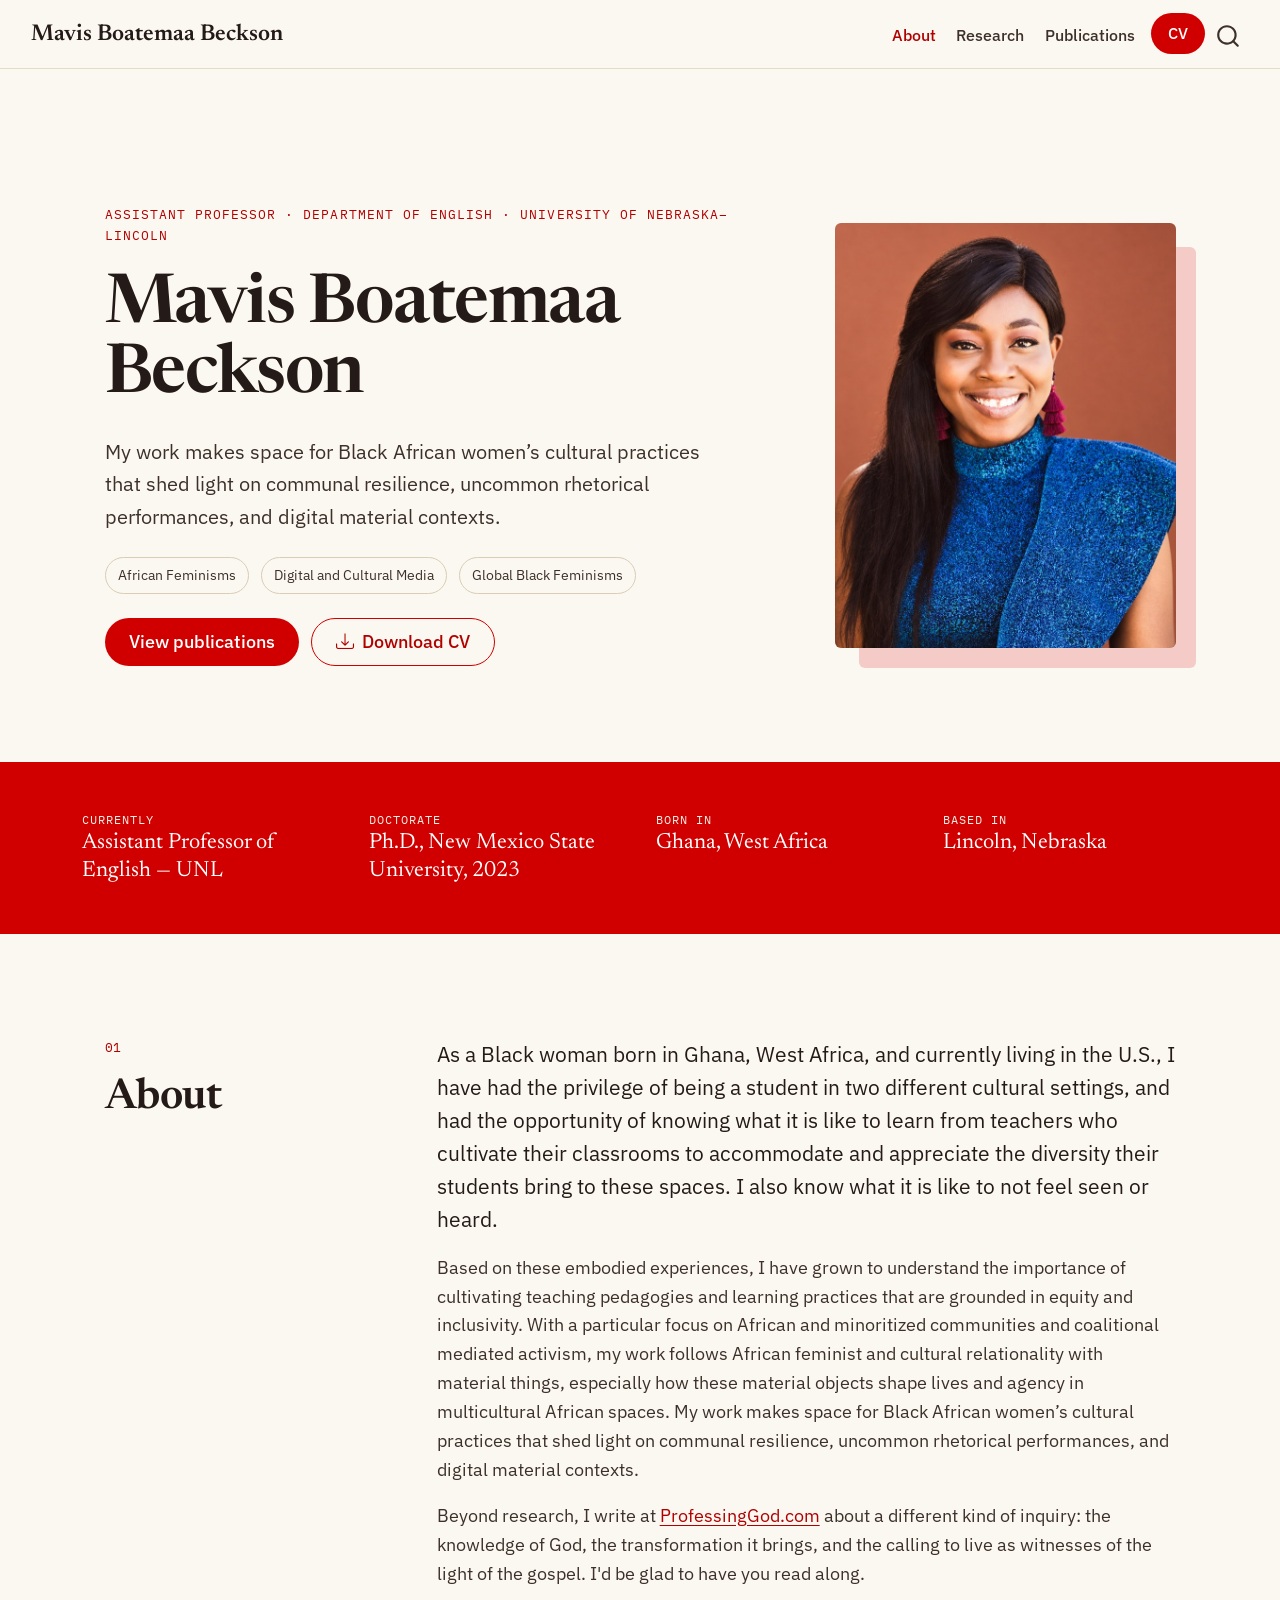
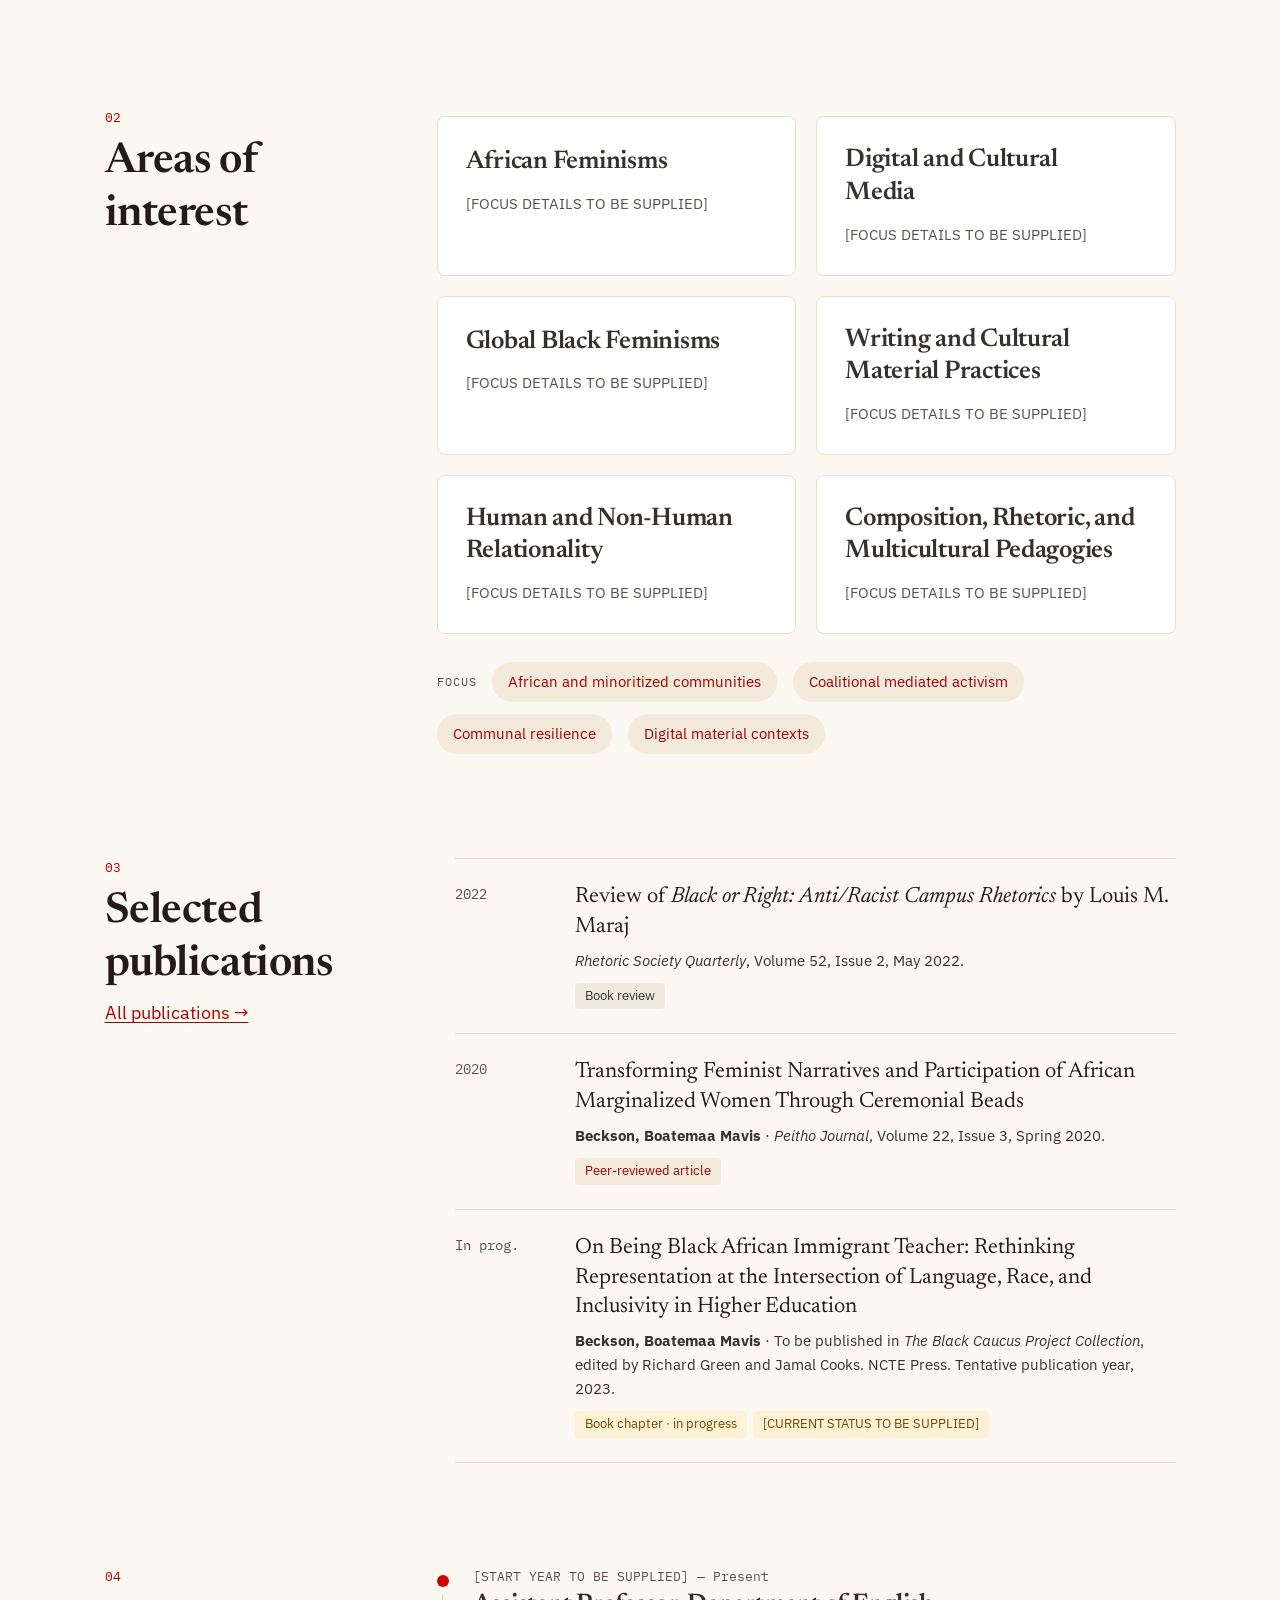
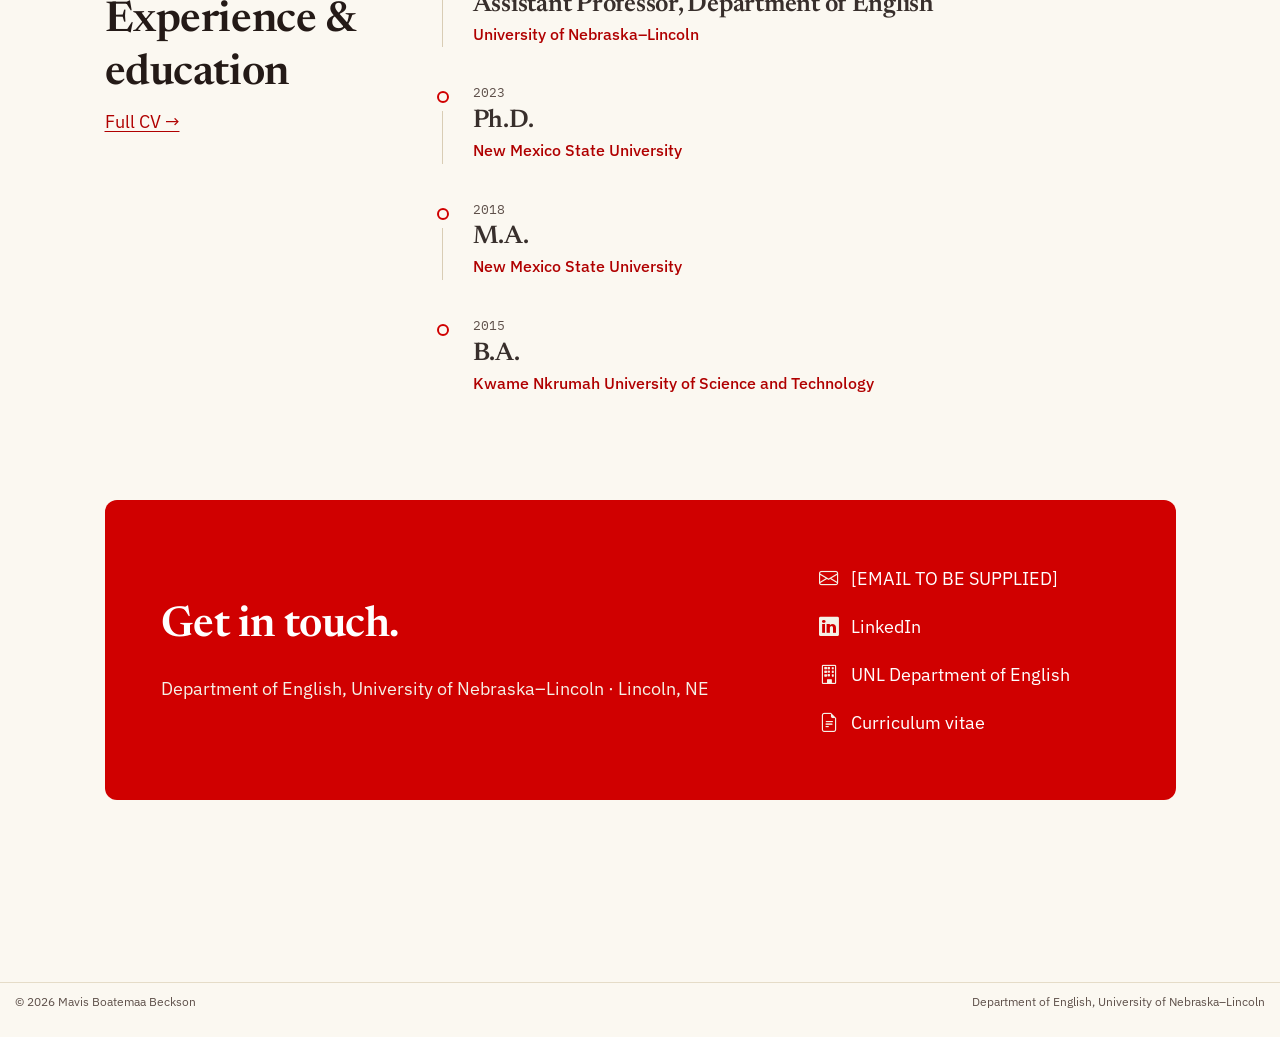
==== commit 00dde733: "Update phrasing in About section of index.html" ====
--- a/docs/index.html
+++ b/docs/index.html
@@ -161,7 +161,7 @@
   <div class="num-body">
     <p class="lead-p">As a Black woman born in Ghana, West Africa, and currently living in the U.S., I have had the privilege of being a student in two different cultural settings, and had the opportunity of knowing what it is like to learn from teachers who cultivate their classrooms to accommodate and appreciate the diversity their students bring to these spaces. I also know what it is like to not feel seen or heard.</p>
     <p>Based on these embodied experiences, I have grown to understand the importance of cultivating teaching pedagogies and learning practices that are grounded in equity and inclusivity. With a particular focus on African and minoritized communities and coalitional mediated activism, my work follows African feminist and cultural relationality with material things, especially how these material objects shape lives and agency in multicultural African spaces. My work makes space for Black African women’s cultural practices that shed light on communal resilience, uncommon rhetorical performances, and digital material contexts.</p>
-    <p>Beyond the data, I write at <a href="https://professinggod.com">ProfessingGod.com</a> about a different kind of inquiry: the knowledge of God, the transformation it brings, and the calling to live as witnesses of the light of the gospel. I'd be glad to have you read along.</p>
+    <p>Beyond research, I write at <a href="https://professinggod.com">ProfessingGod.com</a> about a different kind of inquiry: the knowledge of God, the transformation it brings, and the calling to live as witnesses of the light of the gospel. I'd be glad to have you read along.</p>
   </div>
 </section>
 
